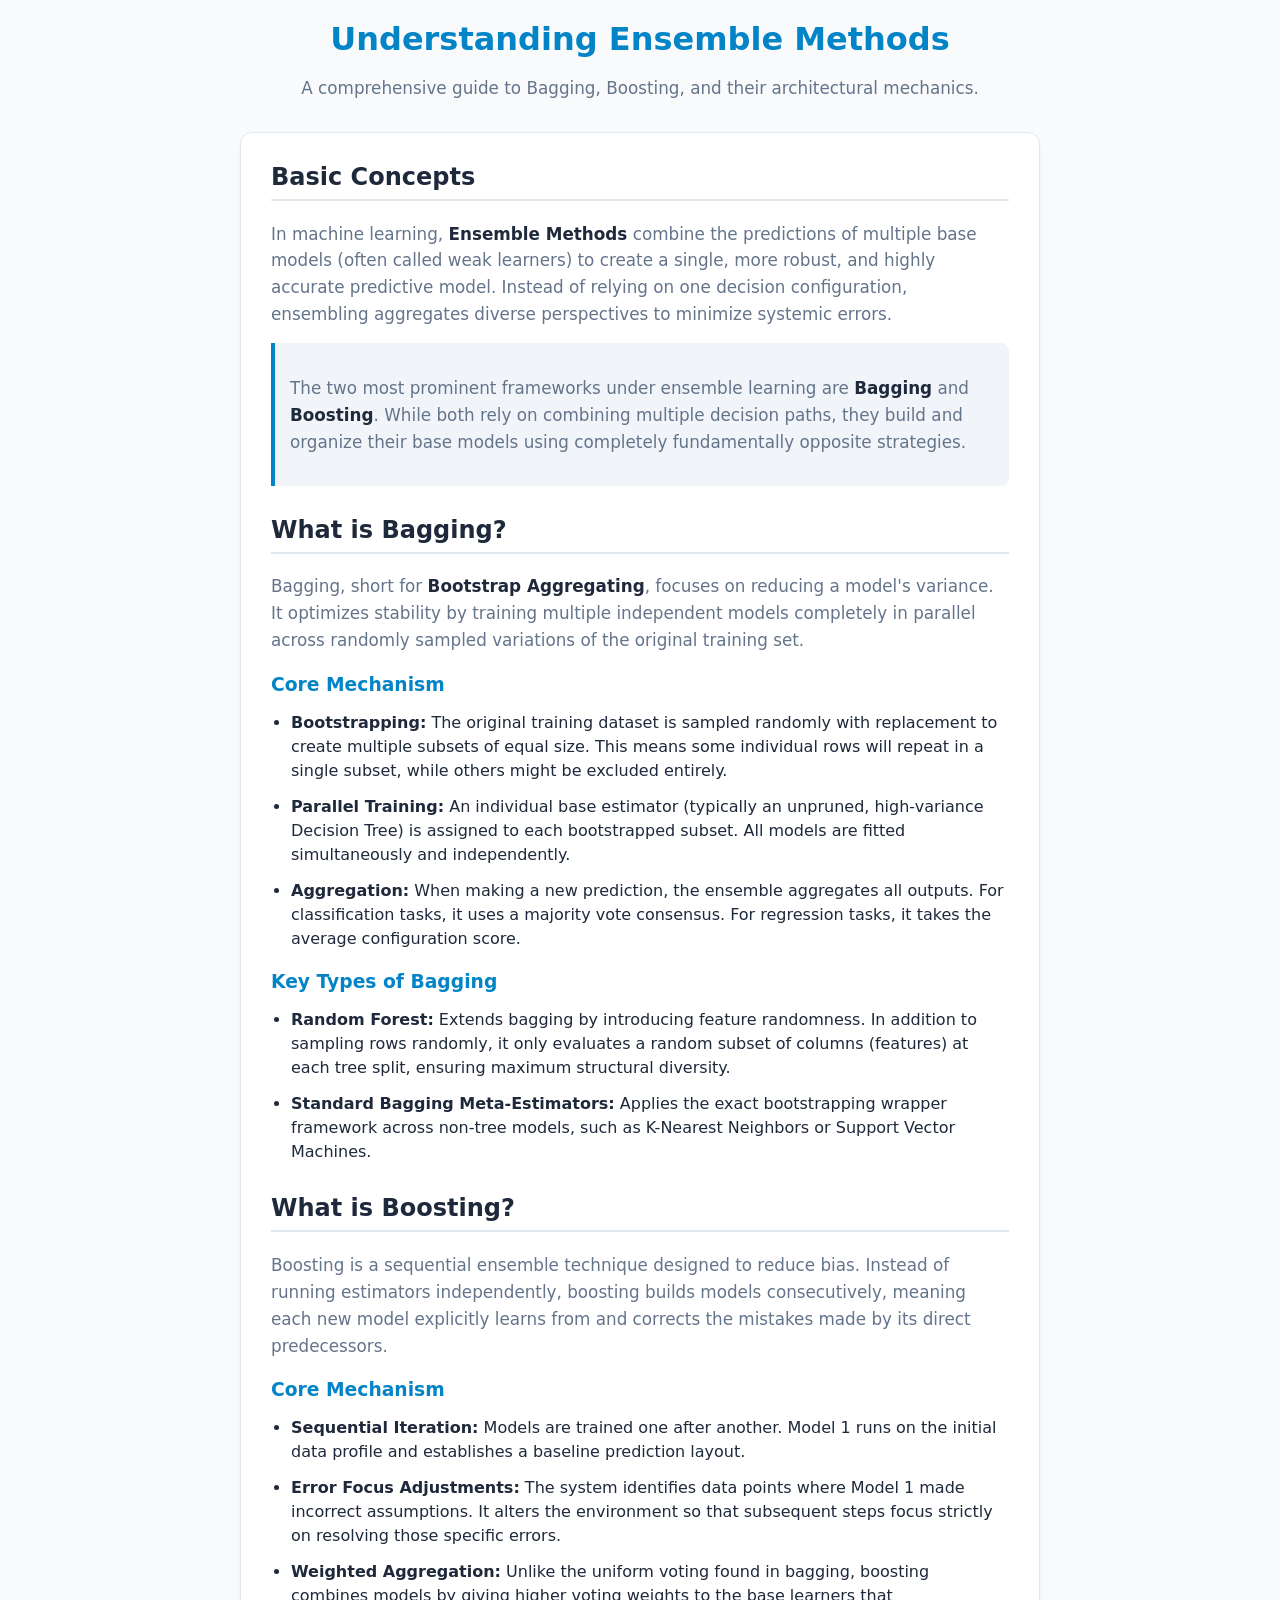
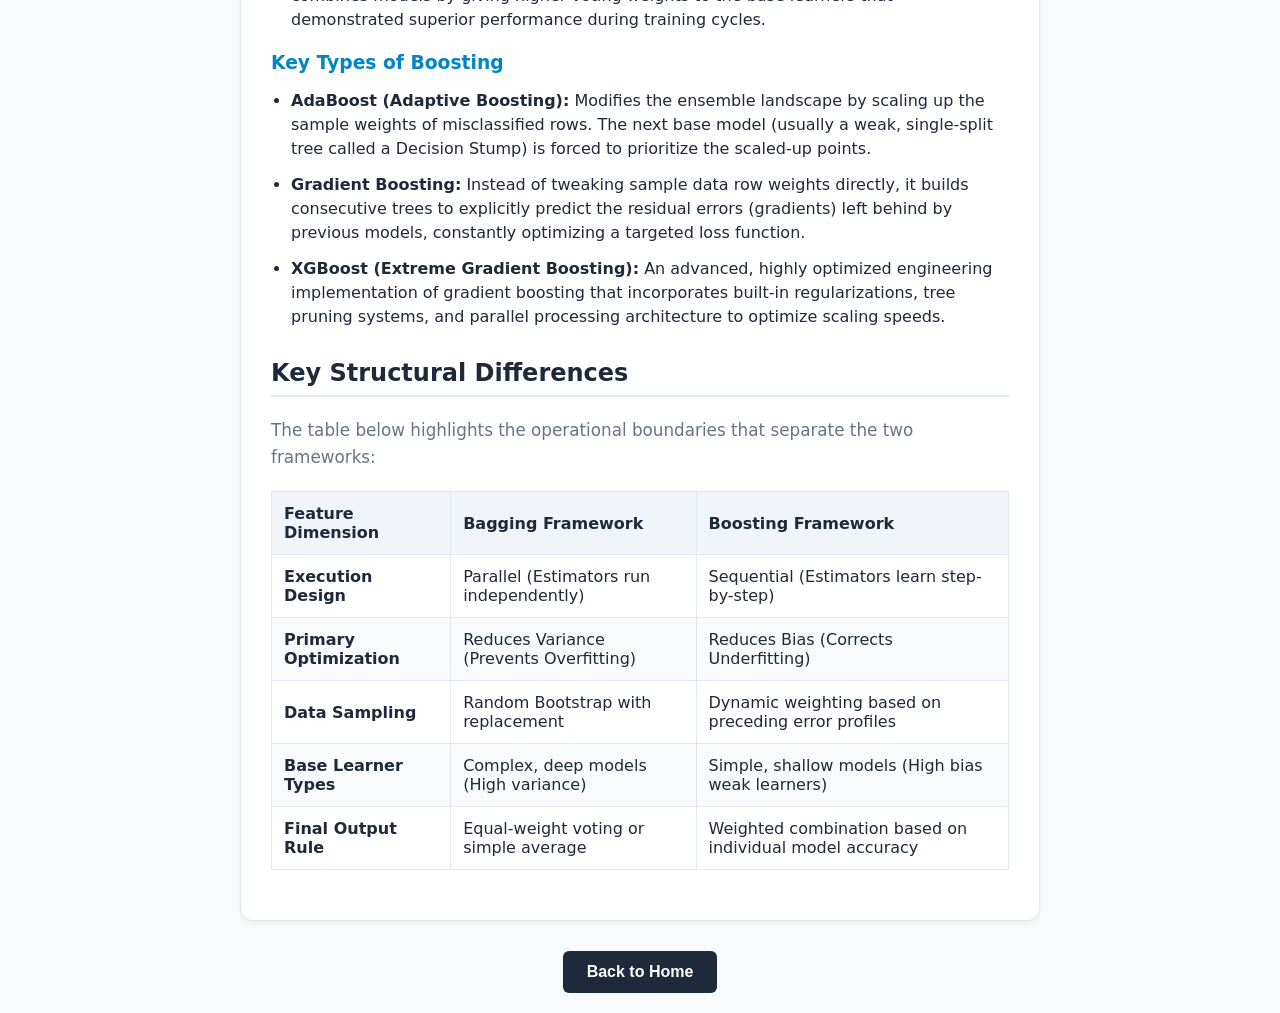
==== about.html @ b0c4c1f8 "Add about.html for Ensemble Methods overview This HTML file provides a comprehensive guide on Ensemb" ====
<!DOCTYPE html>
<html lang="en">
<head>
    <meta charset="UTF-8">
    <meta name="viewport" content="width=device-width, initial-scale=1.0">
    <title>About - ML Ensemble Methods</title>
    <style>
        :root {
            --bg-color: #f8fafc;
            --card-bg: #ffffff;
            --accent-color: #0284c7;
            --text-color: #1e293b;
            --text-muted: #64748b;
            --border-color: #e2e8f0;
            --success-color: #16a34a;
        }
        body {
            font-family: system-ui, -apple-system, sans-serif;
            background-color: var(--bg-color);
            color: var(--text-color);
            margin: 0;
            padding: 20px;
            display: flex;
            flex-direction: column;
            align-items: center;
        }
        .container {
            width: 100%;
            max-width: 800px;
        }
        header {
            text-align: center;
            margin-bottom: 30px;
        }
        h1 {
            color: var(--accent-color);
            margin: 0 0 5px 0;
        }
        .panel {
            background-color: var(--card-bg);
            border: 1px solid var(--border-color);
            border-radius: 12px;
            padding: 30px;
            box-shadow: 0 4px 6px -1px rgba(0,0,0,0.05);
        }
        h2 {
            color: var(--text-color);
            border-bottom: 2px solid var(--border-color);
            padding-bottom: 8px;
            margin-top: 30px;
        }
        h2:first-of-type {
            margin-top: 0;
        }
        h3 {
            color: var(--accent-color);
            margin-top: 20px;
            margin-bottom: 8px;
        }
        p {
            color: var(--text-muted);
            line-height: 1.6;
            font-size: 1.05rem;
            margin-bottom: 15px;
        }
        ul {
            padding-left: 20px;
            color: var(--text-color);
        }
        li {
            margin-bottom: 12px;
            line-height: 1.5;
        }
        strong {
            color: var(--text-color);
        }
        .highlight-box {
            background-color: #f1f5f9;
            border-left: 4px solid var(--accent-color);
            padding: 15px;
            border-radius: 0 8px 8px 0;
            margin: 15px 0;
        }
        .comparison-table {
            width: 100%;
            border-collapse: collapse;
            margin: 20px 0;
            font-size: 1rem;
        }
        .comparison-table th, .comparison-table td {
            border: 1px solid var(--border-color);
            padding: 12px;
            text-align: left;
        }
        .comparison-table th {
            background-color: #f1f5f9;
            color: var(--text-color);
            font-weight: bold;
        }
        .comparison-table tr:nth-child(even) {
            background-color: #f8fafc;
        }
        .footer-nav {
            text-align: center;
            margin-top: 30px;
        }
        .action-btn {
            background-color: #1e293b;
            color: white;
            border: none;
            padding: 12px 24px;
            border-radius: 6px;
            cursor: pointer;
            font-weight: bold;
            font-size: 1rem;
        }
        .action-btn:hover {
            opacity: 0.9;
        }
    </style>
</head>
<body>

    <div class="container">
        <header>
            <h1>Understanding Ensemble Methods</h1>
            <p>A comprehensive guide to Bagging, Boosting, and their architectural mechanics.</p>
        </header>

        <div class="panel">
            <h2>Basic Concepts</h2>
            <p>In machine learning, <strong>Ensemble Methods</strong> combine the predictions of multiple base models (often called weak learners) to create a single, more robust, and highly accurate predictive model. Instead of relying on one decision configuration, ensembling aggregates diverse perspectives to minimize systemic errors.</p>
            
            <div class="highlight-box">
                <p>The two most prominent frameworks under ensemble learning are <strong>Bagging</strong> and <strong>Boosting</strong>. While both rely on combining multiple decision paths, they build and organize their base models using completely fundamentally opposite strategies.</p>
            </div>

            <h2>What is Bagging?</h2>
            <p>Bagging, short for <strong>Bootstrap Aggregating</strong>, focuses on reducing a model's variance. It optimizes stability by training multiple independent models completely in parallel across randomly sampled variations of the original training set.</p>
            
            <h3>Core Mechanism</h3>
            <ul>
                <li><strong>Bootstrapping:</strong> The original training dataset is sampled randomly with replacement to create multiple subsets of equal size. This means some individual rows will repeat in a single subset, while others might be excluded entirely.</li>
                <li><strong>Parallel Training:</strong> An individual base estimator (typically an unpruned, high-variance Decision Tree) is assigned to each bootstrapped subset. All models are fitted simultaneously and independently.</li>
                <li><strong>Aggregation:</strong> When making a new prediction, the ensemble aggregates all outputs. For classification tasks, it uses a majority vote consensus. For regression tasks, it takes the average configuration score.</li>
            </ul>

            <h3>Key Types of Bagging</h3>
            <ul>
                <li><strong>Random Forest:</strong> Extends bagging by introducing feature randomness. In addition to sampling rows randomly, it only evaluates a random subset of columns (features) at each tree split, ensuring maximum structural diversity.</li>
                <li><strong>Standard Bagging Meta-Estimators:</strong> Applies the exact bootstrapping wrapper framework across non-tree models, such as K-Nearest Neighbors or Support Vector Machines.</li>
            </ul>

            <h2>What is Boosting?</h2>
            <p>Boosting is a sequential ensemble technique designed to reduce bias. Instead of running estimators independently, boosting builds models consecutively, meaning each new model explicitly learns from and corrects the mistakes made by its direct predecessors.</p>
            
            <h3>Core Mechanism</h3>
            <ul>
                <li><strong>Sequential Iteration:</strong> Models are trained one after another. Model 1 runs on the initial data profile and establishes a baseline prediction layout.</li>
                <li><strong>Error Focus Adjustments:</strong> The system identifies data points where Model 1 made incorrect assumptions. It alters the environment so that subsequent steps focus strictly on resolving those specific errors.</li>
                <li><strong>Weighted Aggregation:</strong> Unlike the uniform voting found in bagging, boosting combines models by giving higher voting weights to the base learners that demonstrated superior performance during training cycles.</li>
            </ul>

            <h3>Key Types of Boosting</h3>
            <ul>
                <li><strong>AdaBoost (Adaptive Boosting):</strong> Modifies the ensemble landscape by scaling up the sample weights of misclassified rows. The next base model (usually a weak, single-split tree called a Decision Stump) is forced to prioritize the scaled-up points.</li>
                <li><strong>Gradient Boosting:</strong> Instead of tweaking sample data row weights directly, it builds consecutive trees to explicitly predict the residual errors (gradients) left behind by previous models, constantly optimizing a targeted loss function.</li>
                <li><strong>XGBoost (Extreme Gradient Boosting):</strong> An advanced, highly optimized engineering implementation of gradient boosting that incorporates built-in regularizations, tree pruning systems, and parallel processing architecture to optimize scaling speeds.</li>
            </ul>

            <h2>Key Structural Differences</h2>
            <p>The table below highlights the operational boundaries that separate the two frameworks:</p>

            <table class="comparison-table">
                <thead>
                    <tr>
                        <th>Feature Dimension</th>
                        <th>Bagging Framework</th>
                        <th>Boosting Framework</th>
                    </tr>
                </thead>
                <tbody>
                    <tr>
                        <td><strong>Execution Design</strong></td>
                        <td>Parallel (Estimators run independently)</td>
                        <td>Sequential (Estimators learn step-by-step)</td>
                    </tr>
                    <tr>
                        <td><strong>Primary Optimization</strong></td>
                        <td>Reduces Variance (Prevents Overfitting)</td>
                        <td>Reduces Bias (Corrects Underfitting)</td>
                    </tr>
                    <tr>
                        <td><strong>Data Sampling</strong></td>
                        <td>Random Bootstrap with replacement</td>
                        <td>Dynamic weighting based on preceding error profiles</td>
                    </tr>
                    <tr>
                        <td><strong>Base Learner Types</strong></td>
                        <td>Complex, deep models (High variance)</td>
                        <td>Simple, shallow models (High bias weak learners)</td>
                    </tr>
                    <tr>
                        <td><strong>Final Output Rule</strong></td>
                        <td>Equal-weight voting or simple average</td>
                        <td>Weighted combination based on individual model accuracy</td>
                    </tr>
                </tbody>
            </table>
        </div>

        <div class="footer-nav">
            <button class="action-btn" id="back-btn">Back to Home</button>
        </div>
    </div>

    <script>
        document.getElementById('back-btn').onclick = function() {
            window.location.href = 'https://harish040805.github.io/mlensemblemethods/';
        };
    </script>
</body>
</html>
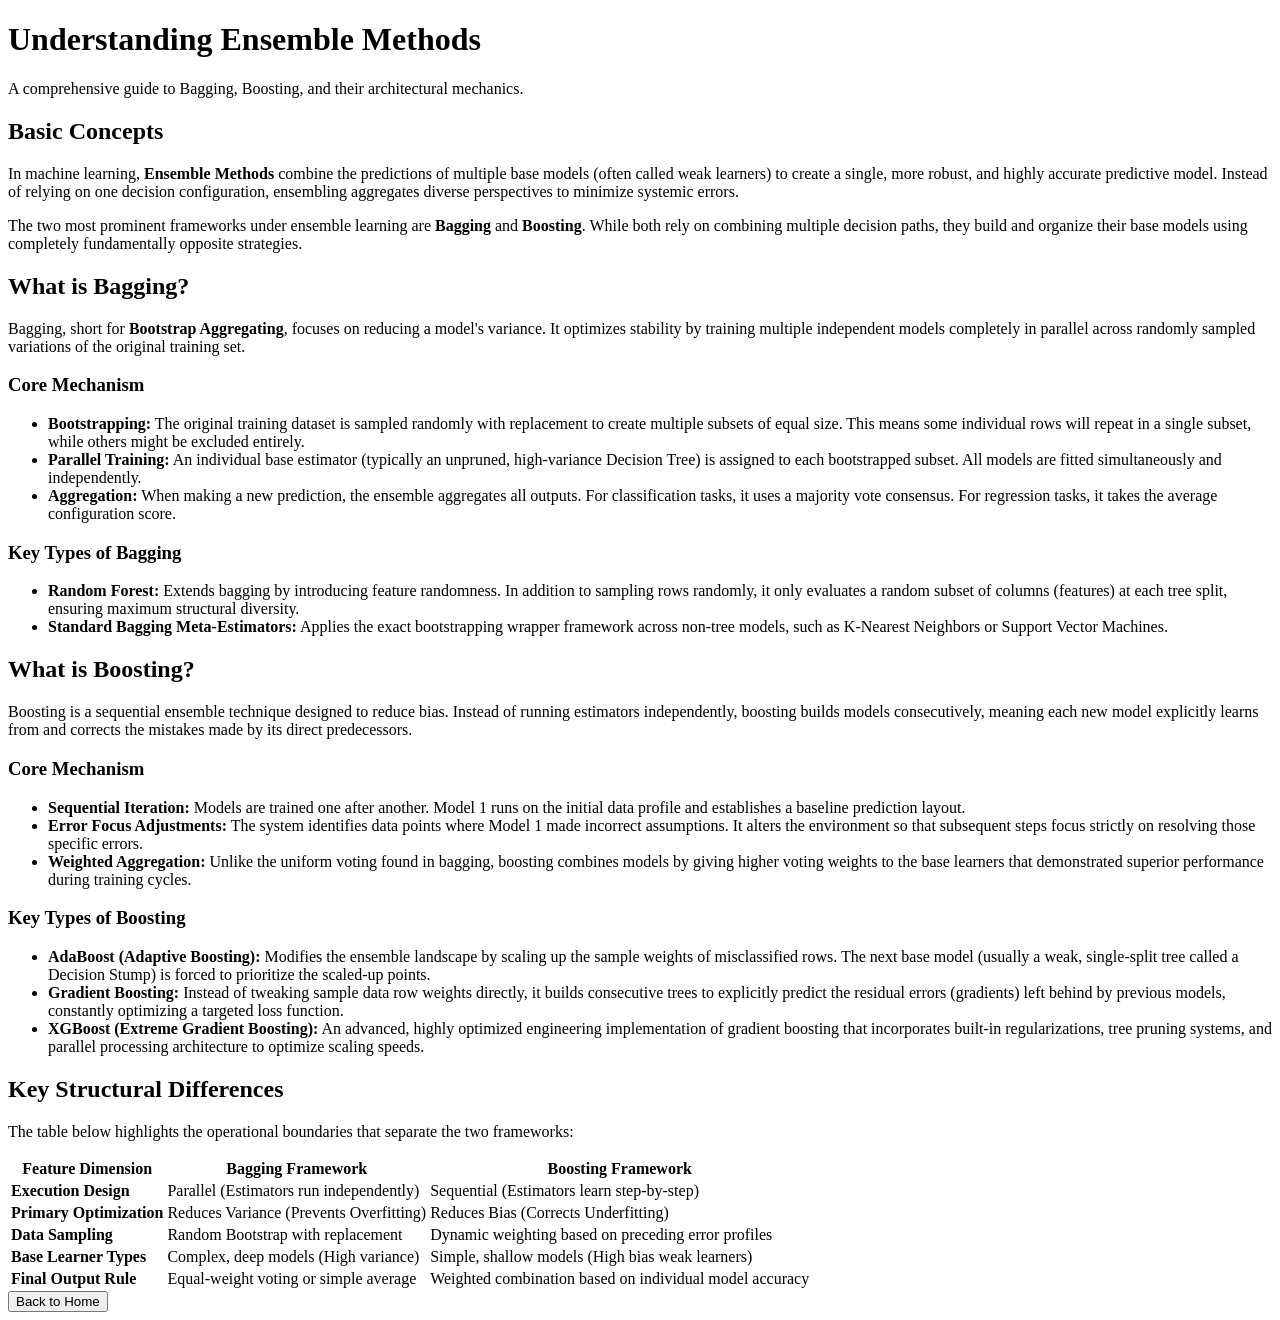
==== commit fb3ba0c8: "Link external stylesheet in about.html Replaced internal CSS with external stylesheet link." ====
--- a/about.html
+++ b/about.html
@@ -4,120 +4,7 @@
     <meta charset="UTF-8">
     <meta name="viewport" content="width=device-width, initial-scale=1.0">
     <title>About - ML Ensemble Methods</title>
-    <style>
-        :root {
-            --bg-color: #f8fafc;
-            --card-bg: #ffffff;
-            --accent-color: #0284c7;
-            --text-color: #1e293b;
-            --text-muted: #64748b;
-            --border-color: #e2e8f0;
-            --success-color: #16a34a;
-        }
-        body {
-            font-family: system-ui, -apple-system, sans-serif;
-            background-color: var(--bg-color);
-            color: var(--text-color);
-            margin: 0;
-            padding: 20px;
-            display: flex;
-            flex-direction: column;
-            align-items: center;
-        }
-        .container {
-            width: 100%;
-            max-width: 800px;
-        }
-        header {
-            text-align: center;
-            margin-bottom: 30px;
-        }
-        h1 {
-            color: var(--accent-color);
-            margin: 0 0 5px 0;
-        }
-        .panel {
-            background-color: var(--card-bg);
-            border: 1px solid var(--border-color);
-            border-radius: 12px;
-            padding: 30px;
-            box-shadow: 0 4px 6px -1px rgba(0,0,0,0.05);
-        }
-        h2 {
-            color: var(--text-color);
-            border-bottom: 2px solid var(--border-color);
-            padding-bottom: 8px;
-            margin-top: 30px;
-        }
-        h2:first-of-type {
-            margin-top: 0;
-        }
-        h3 {
-            color: var(--accent-color);
-            margin-top: 20px;
-            margin-bottom: 8px;
-        }
-        p {
-            color: var(--text-muted);
-            line-height: 1.6;
-            font-size: 1.05rem;
-            margin-bottom: 15px;
-        }
-        ul {
-            padding-left: 20px;
-            color: var(--text-color);
-        }
-        li {
-            margin-bottom: 12px;
-            line-height: 1.5;
-        }
-        strong {
-            color: var(--text-color);
-        }
-        .highlight-box {
-            background-color: #f1f5f9;
-            border-left: 4px solid var(--accent-color);
-            padding: 15px;
-            border-radius: 0 8px 8px 0;
-            margin: 15px 0;
-        }
-        .comparison-table {
-            width: 100%;
-            border-collapse: collapse;
-            margin: 20px 0;
-            font-size: 1rem;
-        }
-        .comparison-table th, .comparison-table td {
-            border: 1px solid var(--border-color);
-            padding: 12px;
-            text-align: left;
-        }
-        .comparison-table th {
-            background-color: #f1f5f9;
-            color: var(--text-color);
-            font-weight: bold;
-        }
-        .comparison-table tr:nth-child(even) {
-            background-color: #f8fafc;
-        }
-        .footer-nav {
-            text-align: center;
-            margin-top: 30px;
-        }
-        .action-btn {
-            background-color: #1e293b;
-            color: white;
-            border: none;
-            padding: 12px 24px;
-            border-radius: 6px;
-            cursor: pointer;
-            font-weight: bold;
-            font-size: 1rem;
-        }
-        .action-btn:hover {
-            opacity: 0.9;
-        }
-    </style>
+    <link rel="stylesheet" href="https://harish040805.github.io/mlensemblemethods/aboutcss.css">
 </head>
 <body>
 
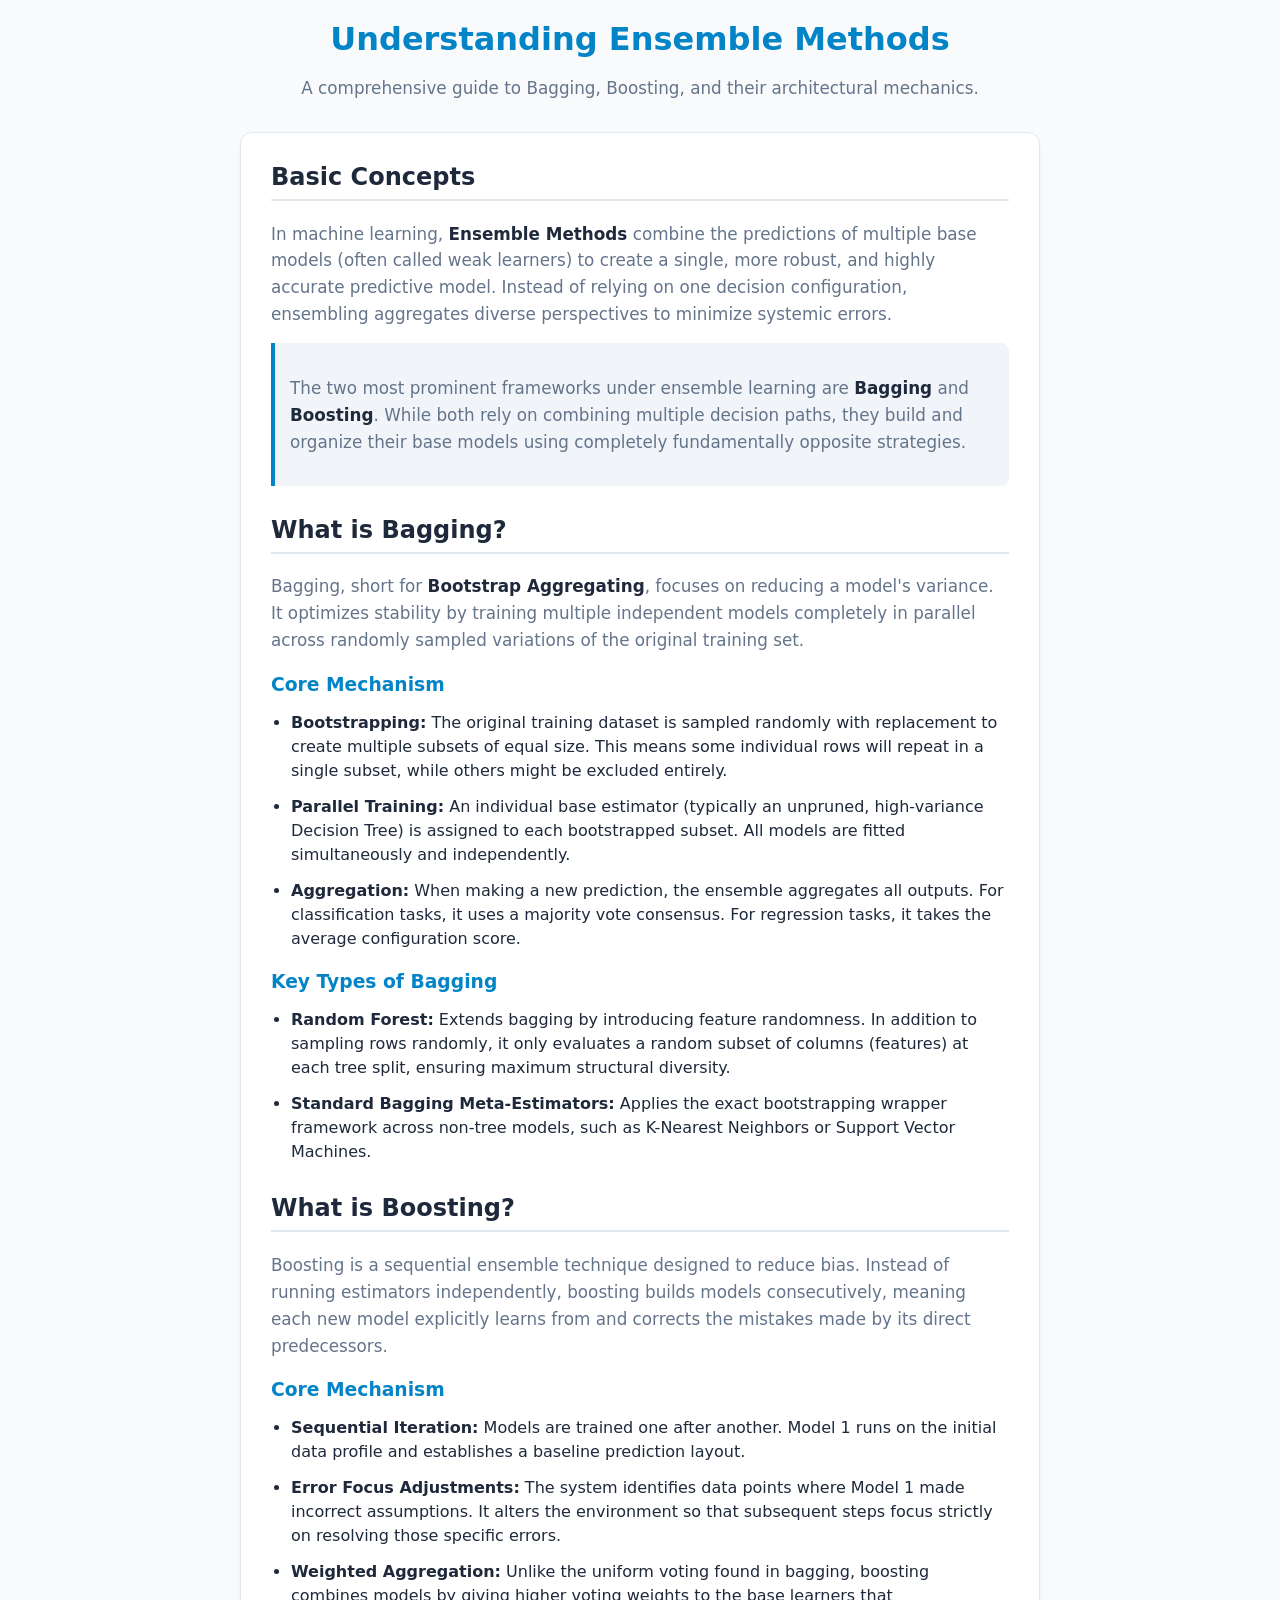
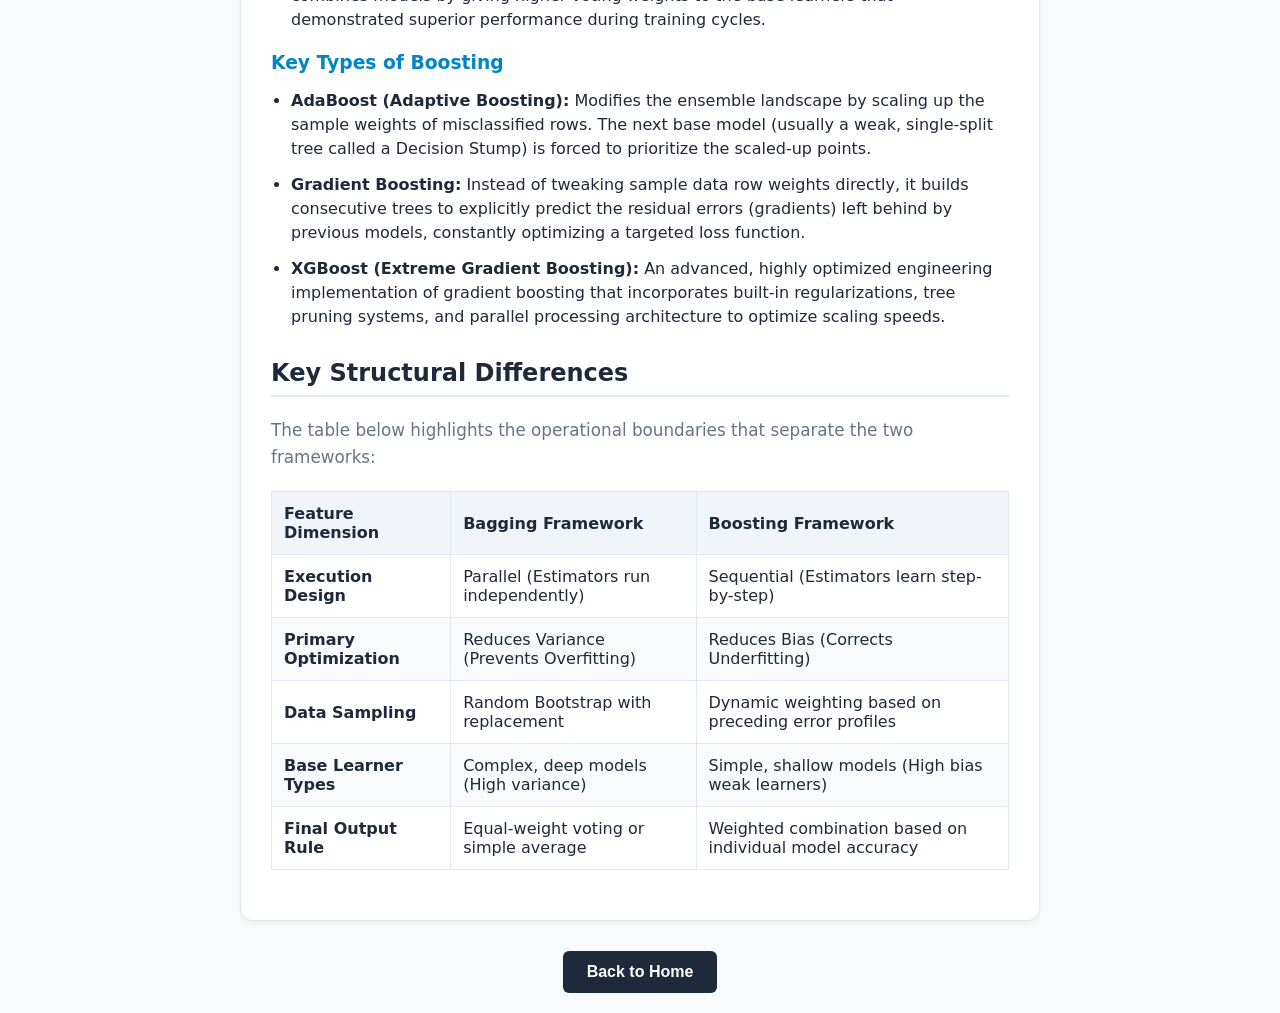
==== commit f7dcdc13: "Update page title format in about.html" ====
--- a/about.html
+++ b/about.html
@@ -3,7 +3,7 @@
 <head>
     <meta charset="UTF-8">
     <meta name="viewport" content="width=device-width, initial-scale=1.0">
-    <title>About - ML Ensemble Methods</title>
+    <title>About | ML Ensemble Methods</title>
     <link rel="stylesheet" href="https://harish040805.github.io/mlensemblemethods/aboutcss.css">
 </head>
 <body>
